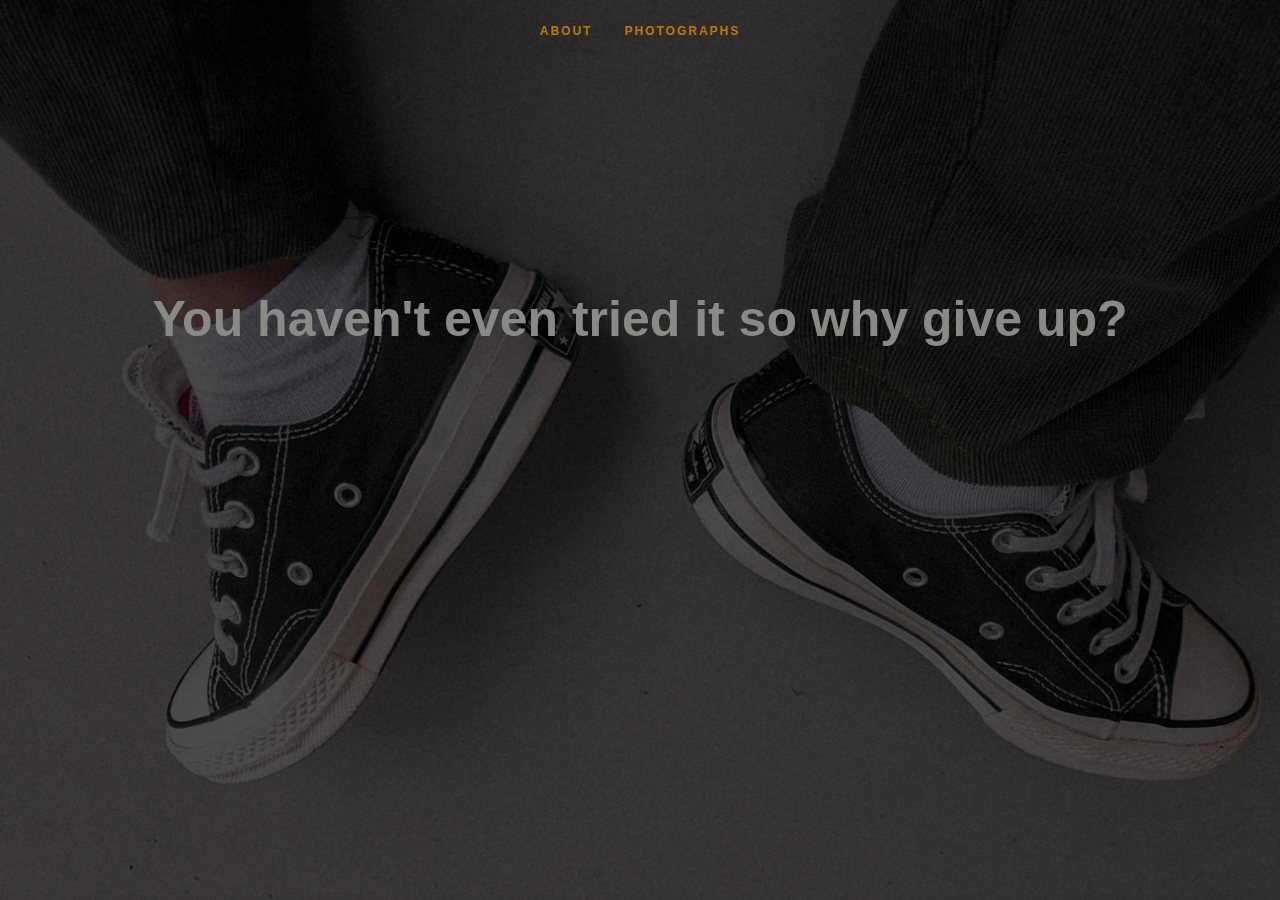
==== index.html @ ee95c568 "Add files via upload" ====
<!DOCTYPE html>
<html lang="en">
<head>
    <meta charset="UTF-8">
    <link rel="shortcut icon" type="image/x-icon" href="images/Monique B..png">
    <meta http-equiv="X-UA-Compatible" content="IE=edge">
    <meta name="viewport" content="width=device-width, initial-scale=1.0">
    <title>Monique</title>
    <link rel="stylesheet" href="style.css">
</head>
<body>
   <header>
    <div class="navbar">
        <ul class="links">
            <li><a href="About.html">ABOUT</a></li>
            <li><a href="Photographs.html">PHOTOGRAPHS</a></li>
        </ul>           
    </header>
<div class="paragraph">
    <p> You haven't even tried it so why give up?</p>
</div>    
       
    
</div>
            

</div>    
</body>
</html>
---- style.css ----
*{ margin: 0;
  padding: 0;
  font-weight: 400;
}

body {
    width: 100%;
    height: 100vh;
    background-image:linear-gradient(rgba(0,0,0,0.7),rgba(0,0,0,0.7)), url(images/background.jpg);
    background-position: center ;
    background-color: #000;
    background-size: cover;
}



.header {
    position: relative;
    padding: 0 2rem;
 
}

a{
    font-family:'roboto', sans-serif;
    font-weight: bold;
    font-size: 12px;
    color:rgb(180, 122, 14);
    border-radius: 5px;
    cursor: pointer;
    text-decoration: none;
    letter-spacing: 2px;
    transition: .5s;
   
}

a:hover{
    background:darkgoldenrod;
    color: white;
    padding-right:5px;
    padding-left: 5px;
    padding-top: 5px;
    padding-bottom: 5px;
}

li{
    list-style: none;
}


.navbar{
    width: 100%;
    height: 60px;
    max-width: 1200px;
    margin: 0 auto;
    display: flex;
    align-items: center;
    justify-content: center;
}

.navbar .links{
    display: flex;
    gap: 2rem;
}

@media (max-width: 992px) {
    .navbar .links,

}

h6{
    color: rgb(124, 92, 10);
    font-size: 100px;
    padding-top: 5%;
    padding-left: 5%;
    padding-right: px;
    width: 100%;
}    

.paragraph{
    text-align: center;
    padding-top: 18%;
}

p{
    color:#878a85;
    font-size: 50px;
    font-weight: bold;
    padding-bottom: 6%;
    font-family: 'Trebuchet MS', 'Lucida Sans Unicode', 'Lucida Grande', 'Lucida Sans', Arial, sans-serif;

}

p1{
    color:#878a85;
    font-size: 12px;
    font-weight: bold;
    width: 80%;
    font-family: 'Trebuchet MS', 'Lucida Sans Unicode', 'Lucida Grande', 'Lucida Sans', Arial, sans-serif;
    font-style: oblique;
}
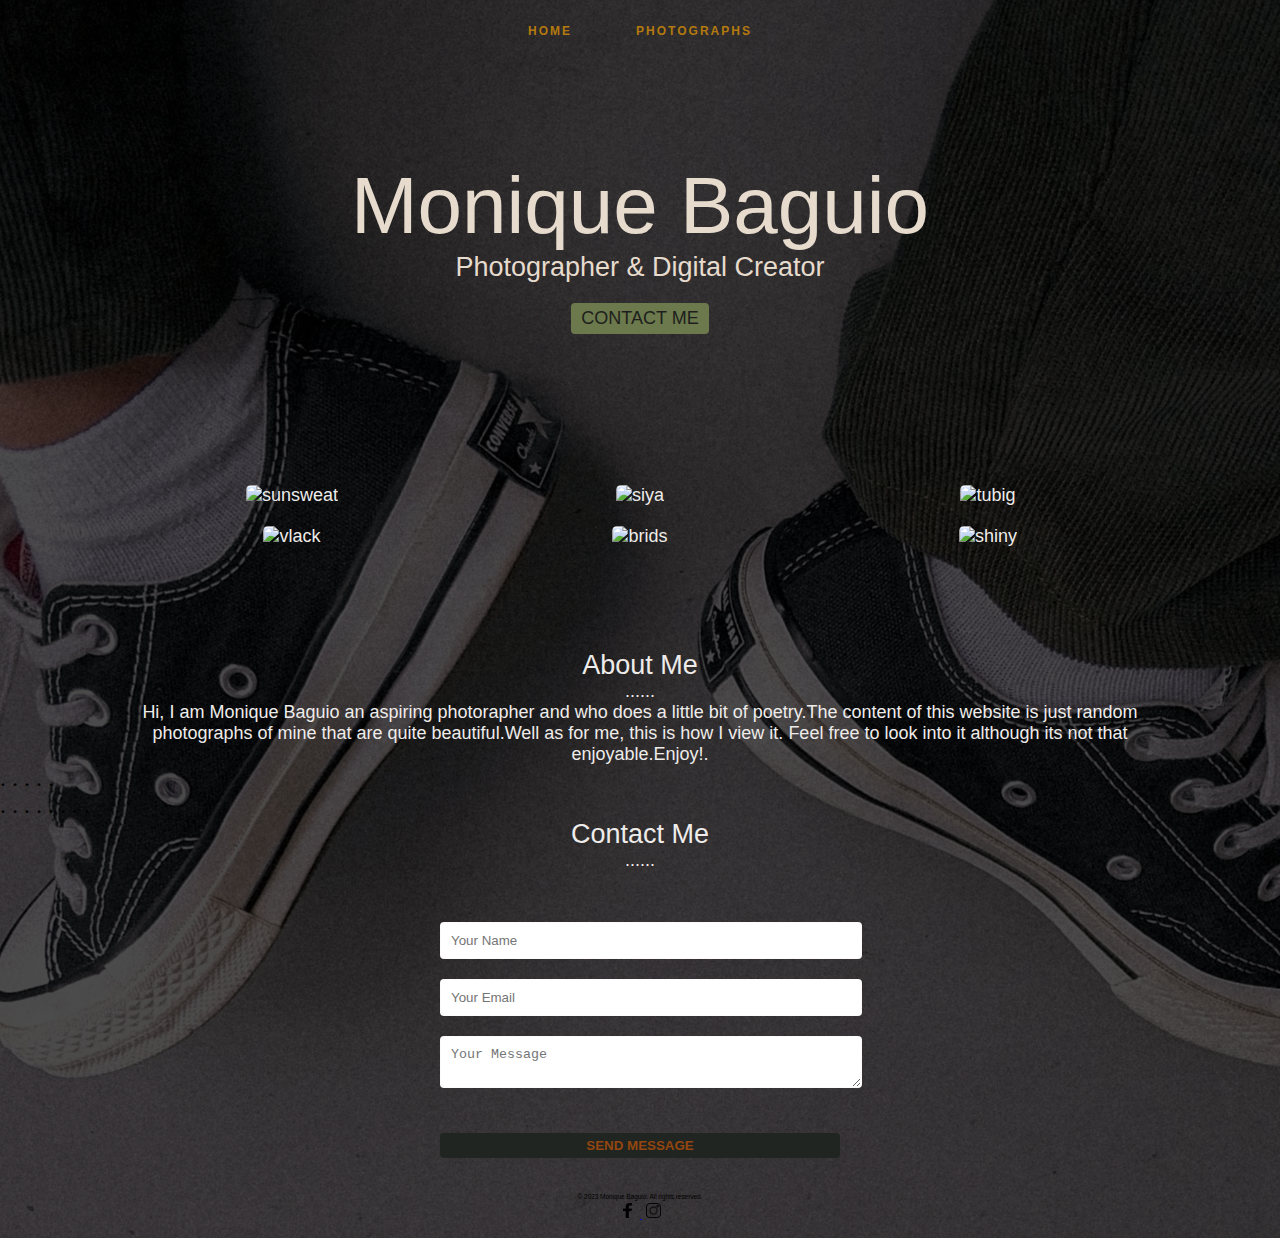
==== commit ffb10ce2: "Update index.html" ====
--- a/index.html
+++ b/index.html
@@ -12,18 +12,76 @@
    <header>
     <div class="navbar">
         <ul class="links">
-            <li><a href="About.html">ABOUT</a></li>
+            <li><a href="index.html">HOME</a></li>
             <li><a href="Photographs.html">PHOTOGRAPHS</a></li>
         </ul>           
     </header>
-<div class="paragraph">
-    <p> You haven't even tried it so why give up?</p>
-</div>    
+
+    <section id="hero">
+        <h1>Monique Baguio</h1>
+        <h2>Photographer & Digital Creator</h2>
+        <a href="#contact" class="cta-btn">Contact Me</a>
+      </section>
+    
+     
+      <section id="portfolio">
        
+        <div class="gallery">
+          <div class="photo">
+            <img src="images/sunsweat.jpg" alt="sunsweat">
+          </div>
+          <div class="photo">
+            <img src="images/siya.jpg"alt="siya">
+          </div>
+          <div class="photo">
+            <img src="images/tubig.jpg" alt="tubig">
+          </div>
+          <div class="photo">
+            <img src="images/vlack.jpg" alt="vlack">
+          </div>
+          <div class="photo">
+            <img src="images/brids.jpg" alt="brids">
+          </div>
+          <div class="photo">
+            <img src="images/shiny.jpg" alt="shiny">
+          </div>      
+        </div>
+      </section>
+
+      <section id="about">
+        <h2>About Me</h2>
+    <div>......</div>
+        <p>Hi, I am Monique Baguio an aspiring photorapher and who does a little bit of poetry.The content of this  website is just  random photographs of mine that are quite beautiful.Well as for me, this is how I view it. Feel free to look into it although its not that enjoyable.Enjoy!.</p>
+      </section>    
+
+      <div> <h2>. . . . . <br>. . . .  . . . .</br></h2></div>
+           
+      <section id="contact">
+        <h2>Contact Me</h2>
+        <div>......</div>
+        <form>
+          <input type="text" name="name" placeholder="Your Name" required>
+          <input type="email" name="email" placeholder="Your Email" required>
+          <textarea name="message" placeholder="Your Message" required></textarea>
+          <input type="submit" value="Send Message" class="cta-btn">
+        </form>
+      </section>
+
+      <footer>
+        <p>&copy; 2023 Monique Baguio. All rights reserved.</p>
+         
+  <div class="icon"> 
+    <a href="https://www.facebook.com" target="_blank">
+        <i class="facebook-icon"><img src="images/facebook.png" width="17" height="15" alt="facebook"></i>
+      </a>
     
-</div>
-            
-
+    <a href="https://www.instagram.com" target="_blank">
+        <i class="instagram-icon"><img src="images/instagram.png" width="15" height="15" alt=""></i>
+      </a>
+    
+  </div>
+      </footer>
+       
 </div>    
 </body>
-</html>+</html>
--- a/style.css
+++ b/style.css
@@ -5,7 +5,6 @@
 
 body {
     width: 100%;
-    height: 100vh;
     background-image:linear-gradient(rgba(0,0,0,0.7),rgba(0,0,0,0.7)), url(images/background.jpg);
     background-position: center ;
     background-color: #000;
@@ -20,7 +19,7 @@
  
 }
 
-a{
+.navbar a{
     font-family:'roboto', sans-serif;
     font-weight: bold;
     font-size: 12px;
@@ -33,7 +32,7 @@
    
 }
 
-a:hover{
+.navbar a:hover{
     background:darkgoldenrod;
     color: white;
     padding-right:5px;
@@ -59,43 +58,174 @@
 
 .navbar .links{
     display: flex;
-    gap: 2rem;
-}
-
-@media (max-width: 992px) {
-    .navbar .links,
-
-}
-
-h6{
-    color: rgb(124, 92, 10);
-    font-size: 100px;
+    gap: 4rem;
+}
+
+
+ #hero {
+    text-align: center;
+    padding: 100px 0;
+    color: #e6dbcd;
+    font-family: 'Trebuchet MS', 'Lucida Sans Unicode', 'Lucida Grande', 'Lucida Sans', Arial, sans-serif;
+    
+}
+
+h1{
+  font-size: 80px;
+}
+  
+  .cta-btn {
+    display: inline-block;
+    background-color: rgb(107, 121, 76);
+    color: #1e1f1d;
+    padding: 5px 10px;
+    border-radius: 4px;
+    margin-top: 20px;
+    text-decoration: none;
+    text-transform: uppercase;
+    transition: background-color 0.3s ease;
+}
+  
+  .cta-btn:hover {
+    background-color: #5c5140;
+    color: #c1c9c1;
+    padding-right:5px;
+    padding-left: 5px;
+    padding-top: 5px;
+    padding-bottom: 5px;
+}
+
+
+   
+   .facebook-icon {
+ 
+    padding: px;
+    padding-left: 4px;
+    padding-right: 4px;
+    padding-top: px;
+    border-radius: 10%;
+    font-size: 20px;
+}
+  
+  .instagram-icon {
+    padding-left: 4px;
+    padding-right: 4px;
+    padding-top: px;
+    border-radius: 10%;
+    font-size: 20px;
+
+}
+  
+  .gallery {
+    display: grid;
+    grid-template-columns: repeat(3, 1fr);
+    grid-gap: 20px;
     padding-top: 5%;
-    padding-left: 5%;
-    padding-right: px;
+    padding-bottom: 10%;
+}
+  
+  .photo img {
+    width: 90%;
+    height: auto;
+    border-radius: 5px;
+
+    
+}
+
+  section{
+    color: #eeecea;
+    text-align: center;
+    font-family: 'Gill Sans', 'Gill Sans MT', Calibri, 'Trebuchet MS', sans-serif;
+    font-size: large; 
+    padding-left: 10% ;
+    padding-right: 10%;
+   
+}
+
+  
+  form {
+    max-width: 400px;
+    margin: 0 auto;
+    padding-top: 5%;
+}
+  
+  input,
+  textarea {
     width: 100%;
-}    
-
-.paragraph{
+    padding: 10px;
+    margin-bottom: 20px;
+    border-radius: 4px;
+    border: 1px solid #eee1e12d;
+}
+  
+  input[type="submit"] {
+    color: #a54b0ce1;
+    border: none;
+    cursor: pointer;
+    transition: background-color 0.3s ease;
+    font-weight: bold;
+    background-color: #212521;
+}
+  
+  input[type="submit"]:hover {
+    background-color: #a54b0ce1;
+    color: #212521;
+}
+  
+
+  footer {
     text-align: center;
-    padding-top: 18%;
-}
-
-p{
-    color:#878a85;
-    font-size: 50px;
-    font-weight: bold;
-    padding-bottom: 6%;
-    font-family: 'Trebuchet MS', 'Lucida Sans Unicode', 'Lucida Grande', 'Lucida Sans', Arial, sans-serif;
-
-}
-
-p1{
-    color:#878a85;
-    font-size: 12px;
-    font-weight: bold;
-    width: 80%;
-    font-family: 'Trebuchet MS', 'Lucida Sans Unicode', 'Lucida Grande', 'Lucida Sans', Arial, sans-serif;
-    font-style: oblique;
-}
-
+    padding: 15px 0;
+    font-family: 'Gill Sans', 'Gill Sans MT', Calibri, 'Trebuchet MS', sans-serif;
+    font-size: 40%;
+
+}
+  
+
+  @media (max-width: 768px) {
+    h1 {
+      font-size: 28px;
+    }
+    
+    h2 {
+      font-size: 20px;
+    }
+    
+    .cta-btn {
+      font-size: 14px;
+    }
+    
+    .gallery {
+      grid-template-columns: repeat(2, 1fr);
+    }
+}
+  
+  @media (max-width: 480px) {
+    header nav {
+      justify-content: center;
+    }
+    
+    #hero {
+      padding: 60px 0;
+    }
+    
+    h1 {
+      font-size: 24px;
+    }
+    
+    h2 {
+      font-size: 18px;
+    }
+    
+    .cta-btn {
+      font-size: 12px;
+    }
+    
+    form {
+      max-width: 300px;
+    }
+}
+  
+
+
+
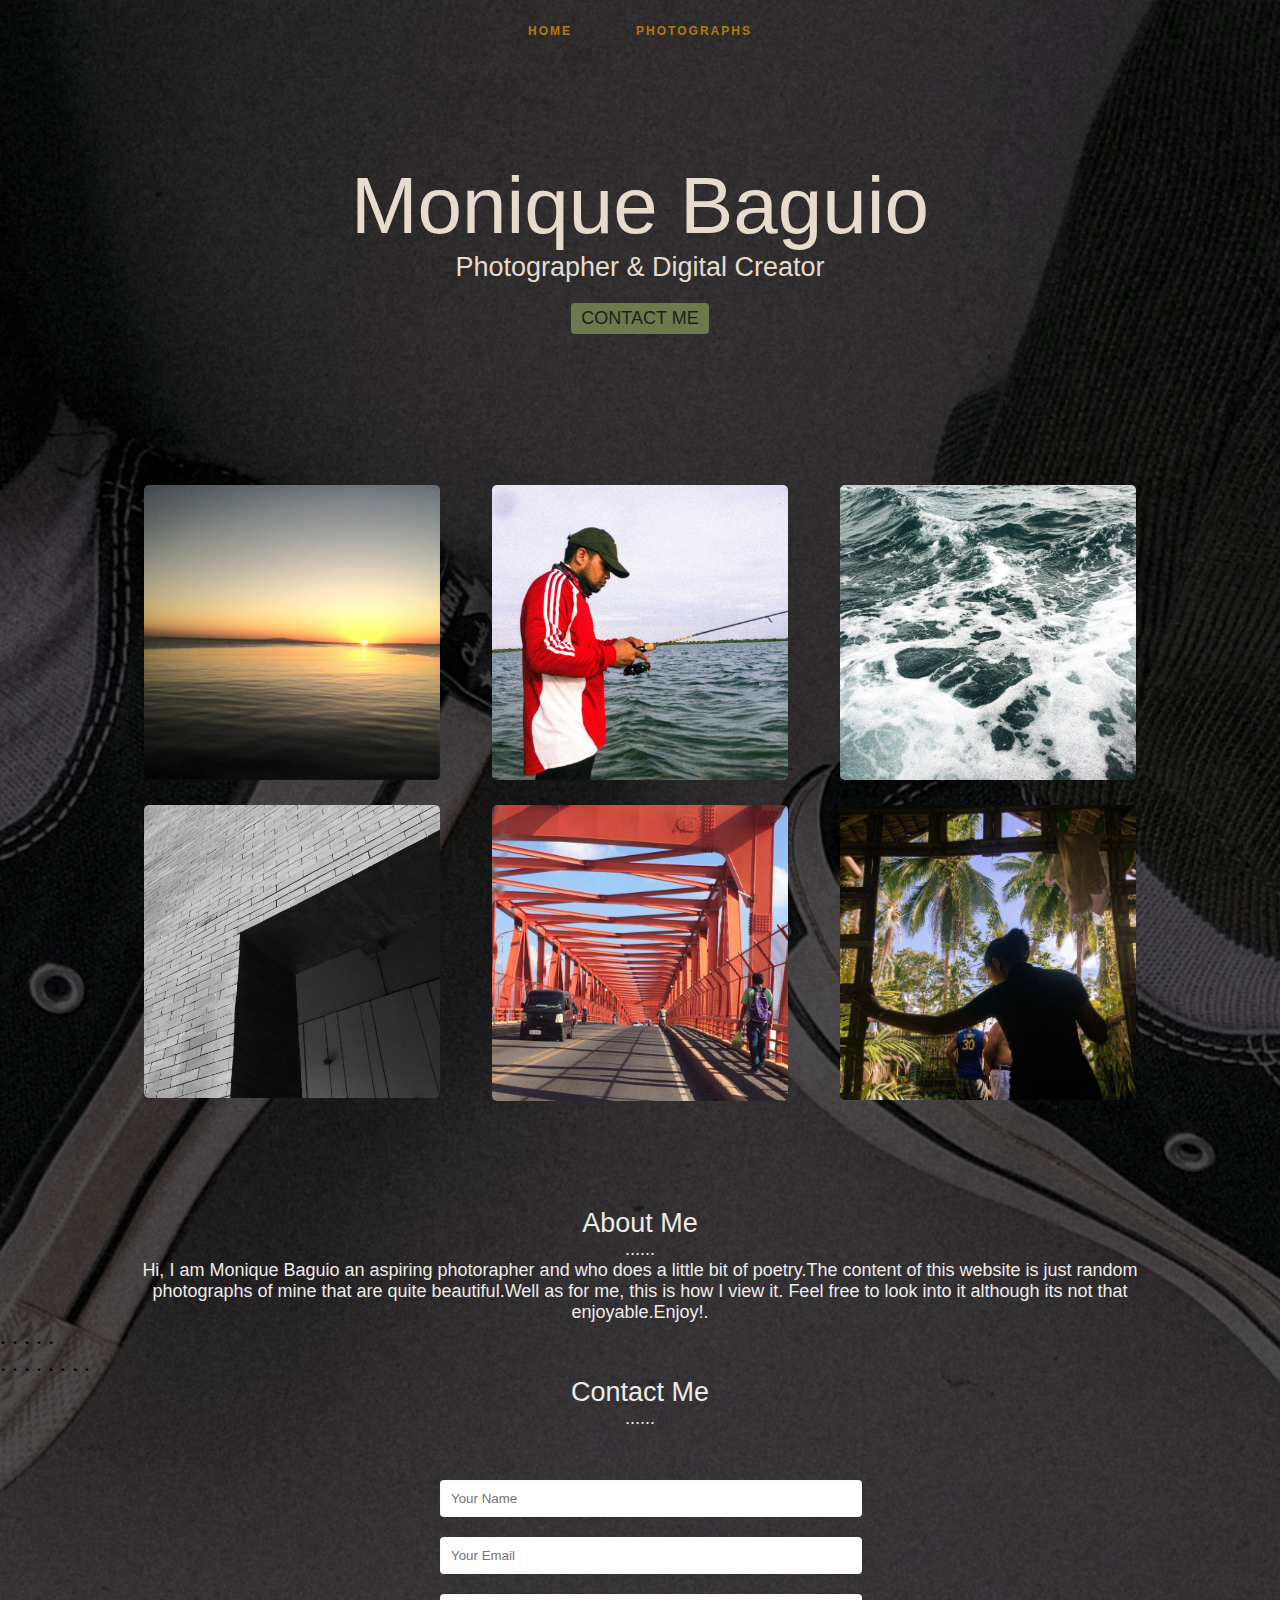
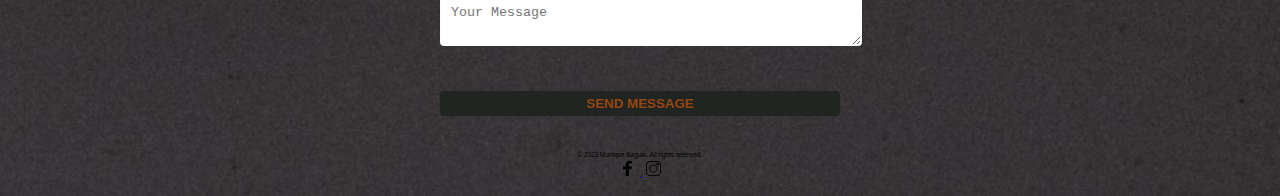
==== commit 85237a7e: "Update index.html" ====
--- a/index.html
+++ b/index.html
@@ -31,19 +31,19 @@
             <img src="images/sunsweat.jpg" alt="sunsweat">
           </div>
           <div class="photo">
-            <img src="images/siya.jpg"alt="siya">
+            <img src="images/siya.jpg">
           </div>
           <div class="photo">
-            <img src="images/tubig.jpg" alt="tubig">
+            <img src="images/tubig.jpg">
           </div>
           <div class="photo">
-            <img src="images/vlack.jpg" alt="vlack">
+            <img src="images/vlack.jpg">
           </div>
           <div class="photo">
-            <img src="images/brids.jpg" alt="brids">
+            <img src="images/brids.jpg">
           </div>
           <div class="photo">
-            <img src="images/shiny.jpg" alt="shiny">
+            <img src="images/shiny.jpg">
           </div>      
         </div>
       </section>
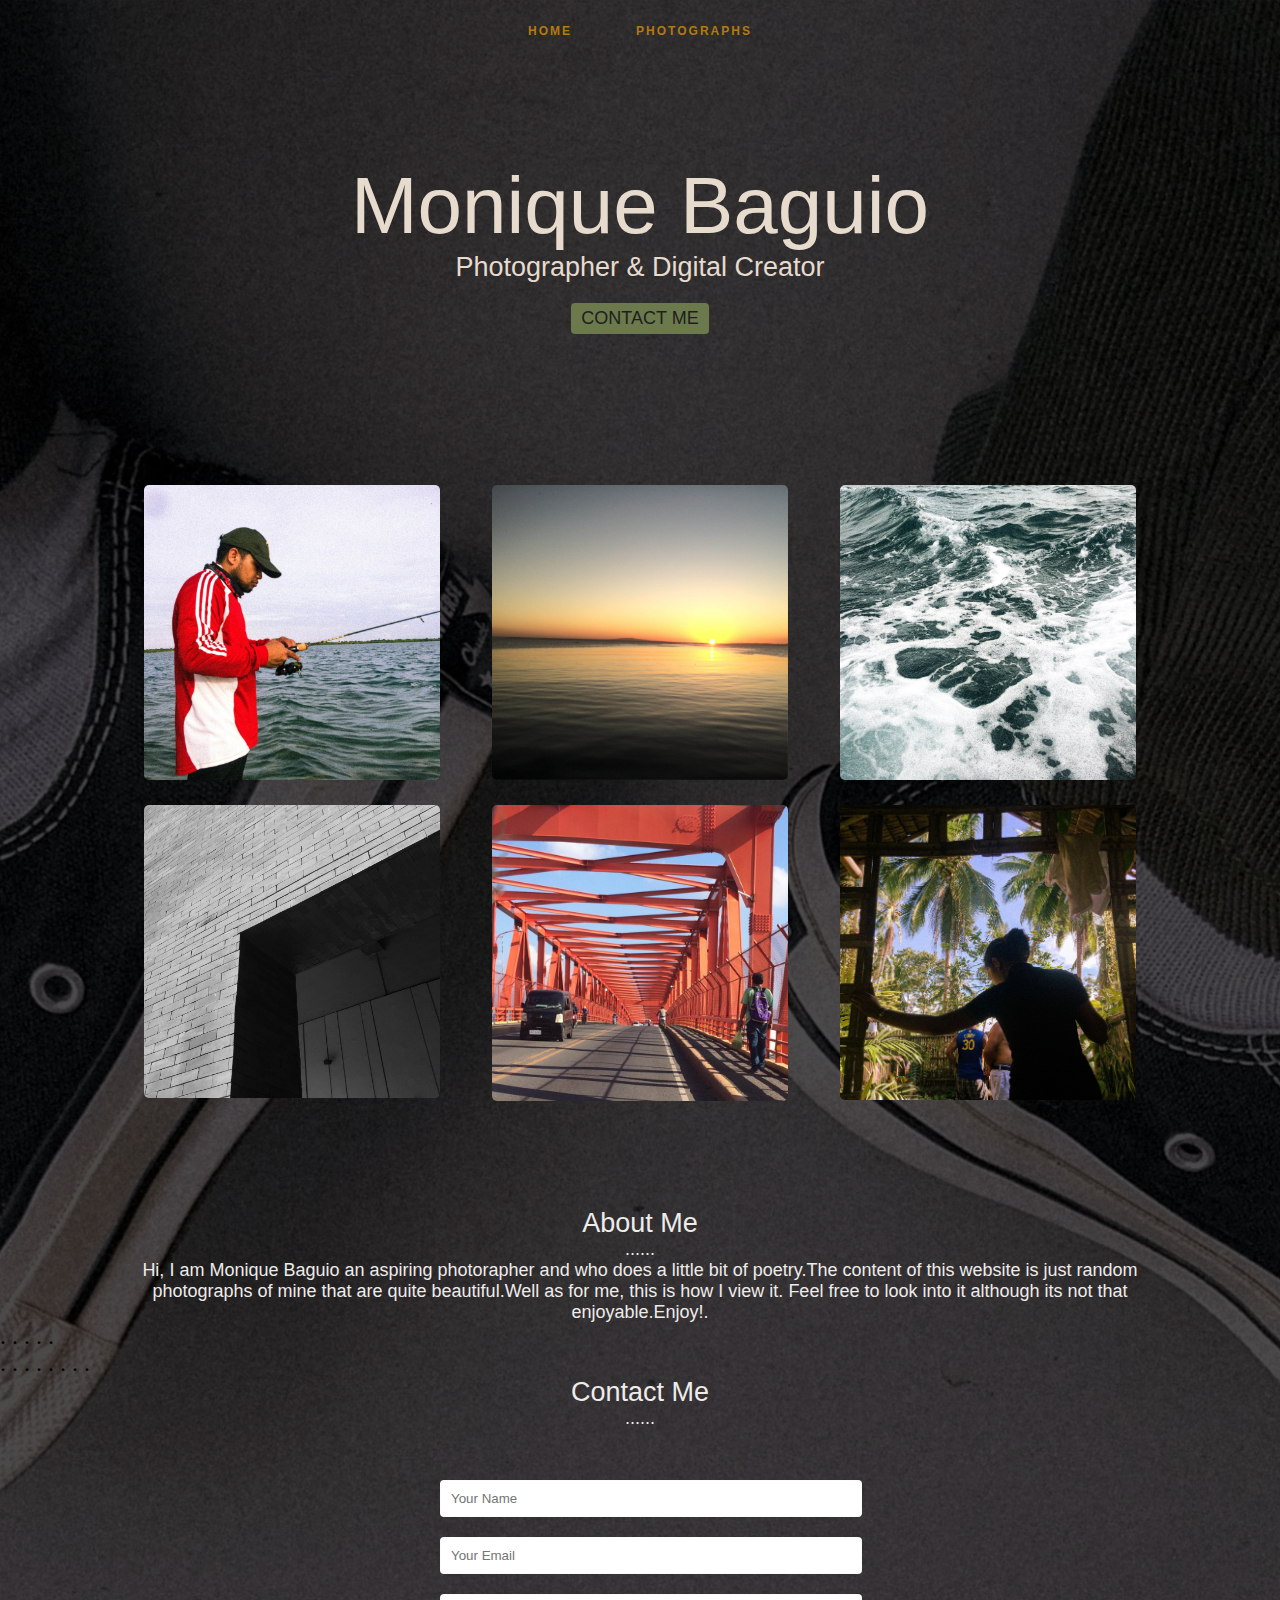
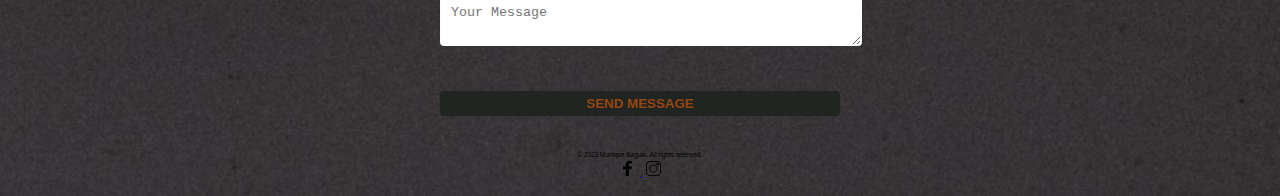
==== commit 5f817dd3: "Update index.html" ====
--- a/index.html
+++ b/index.html
@@ -5,7 +5,7 @@
     <link rel="shortcut icon" type="image/x-icon" href="images/Monique B..png">
     <meta http-equiv="X-UA-Compatible" content="IE=edge">
     <meta name="viewport" content="width=device-width, initial-scale=1.0">
-    <title>Monique</title>
+    <title>Monique Baguio</title>
     <link rel="stylesheet" href="style.css">
 </head>
 <body>
@@ -28,10 +28,10 @@
        
         <div class="gallery">
           <div class="photo">
-            <img src="images/sunsweat.jpg" alt="sunsweat">
+            <img src="images/siya.jpg">
           </div>
           <div class="photo">
-            <img src="images/siya.jpg">
+            <img src="images/sunsweat.jpg">
           </div>
           <div class="photo">
             <img src="images/tubig.jpg">
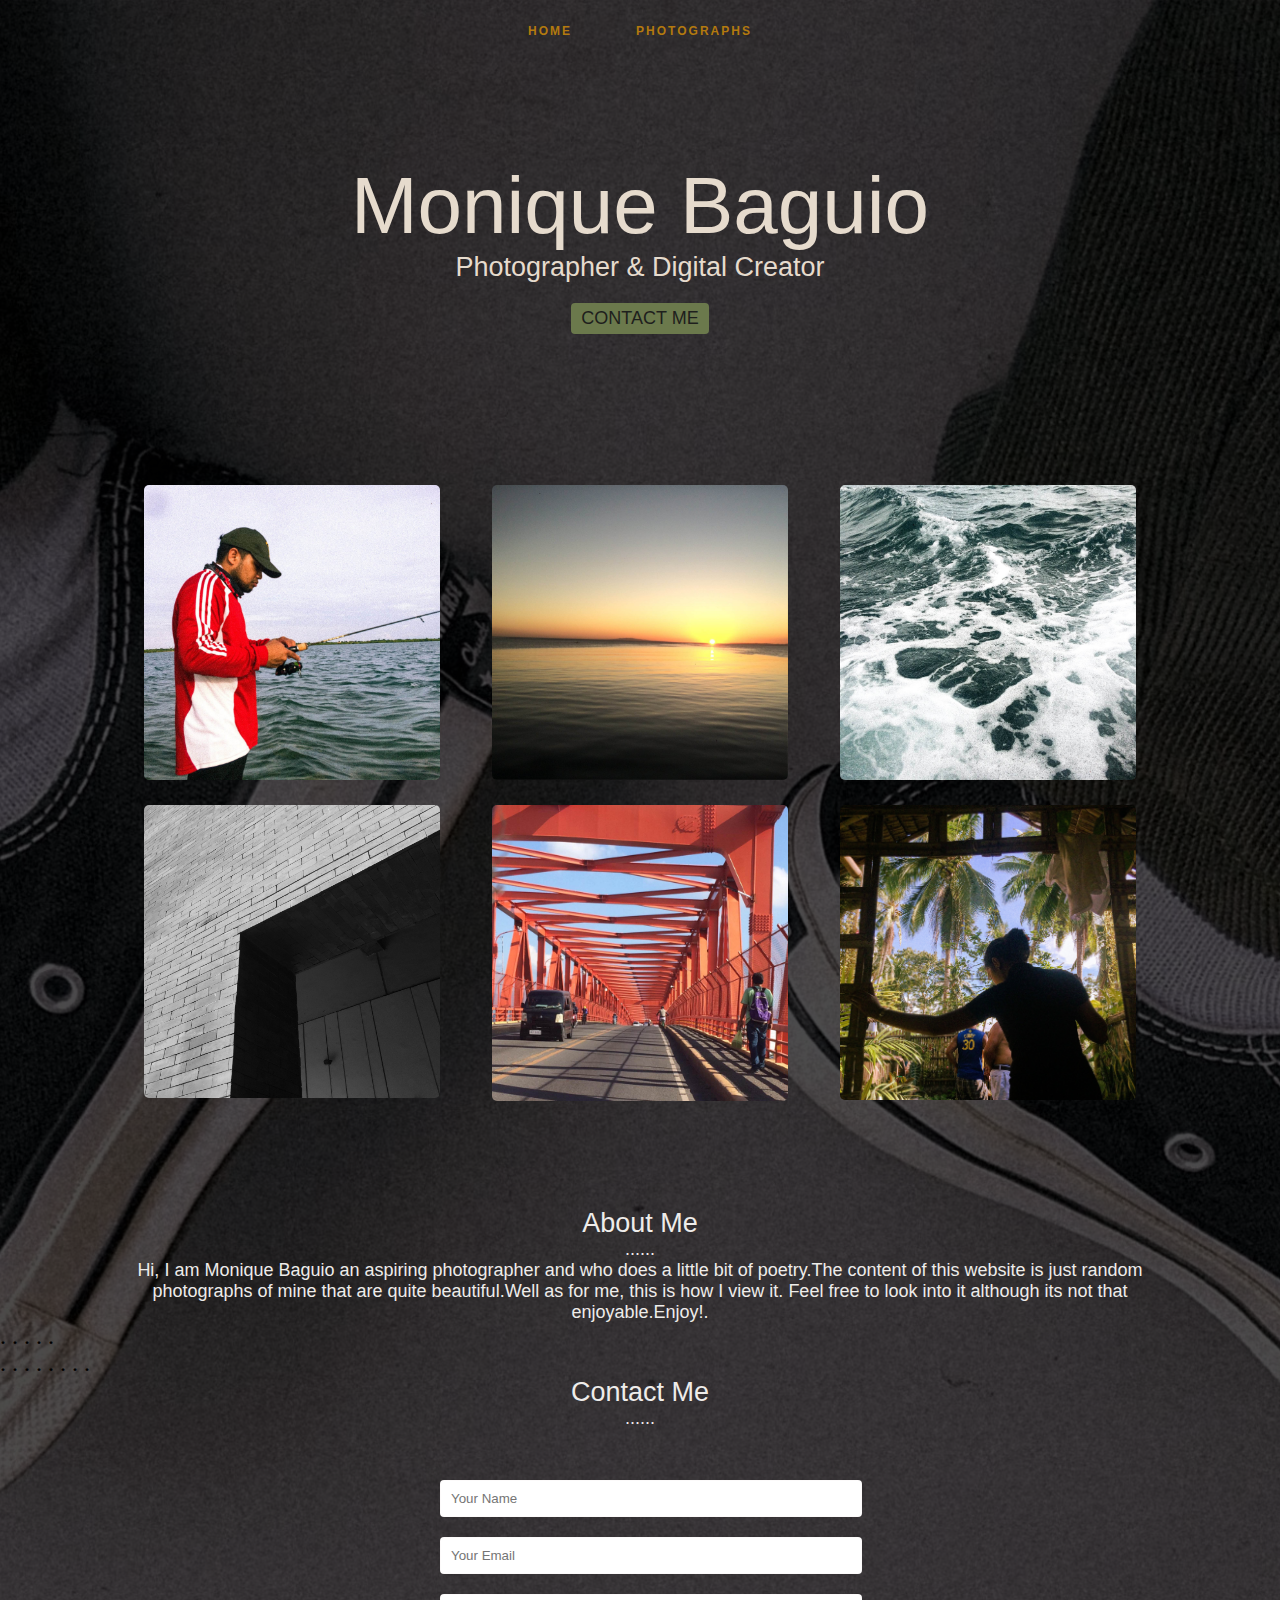
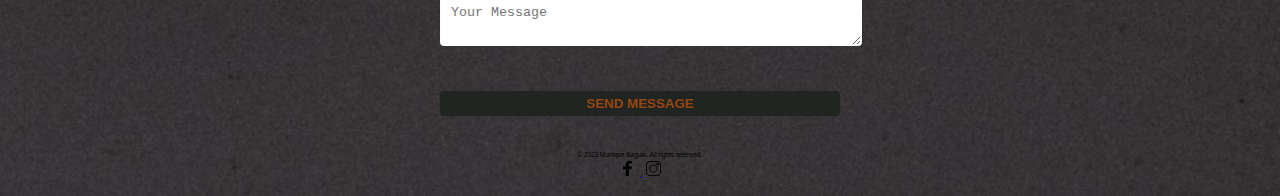
==== commit 265e1411: "Update index.html" ====
--- a/index.html
+++ b/index.html
@@ -51,7 +51,7 @@
       <section id="about">
         <h2>About Me</h2>
     <div>......</div>
-        <p>Hi, I am Monique Baguio an aspiring photorapher and who does a little bit of poetry.The content of this  website is just  random photographs of mine that are quite beautiful.Well as for me, this is how I view it. Feel free to look into it although its not that enjoyable.Enjoy!.</p>
+        <p>Hi, I am Monique Baguio an aspiring photographer and who does a little bit of poetry.The content of this  website is just random photographs of mine that are quite beautiful.Well as for me, this is how I view it. Feel free to look into it although its not that enjoyable.Enjoy!.</p>
       </section>    
 
       <div> <h2>. . . . . <br>. . . .  . . . .</br></h2></div>
